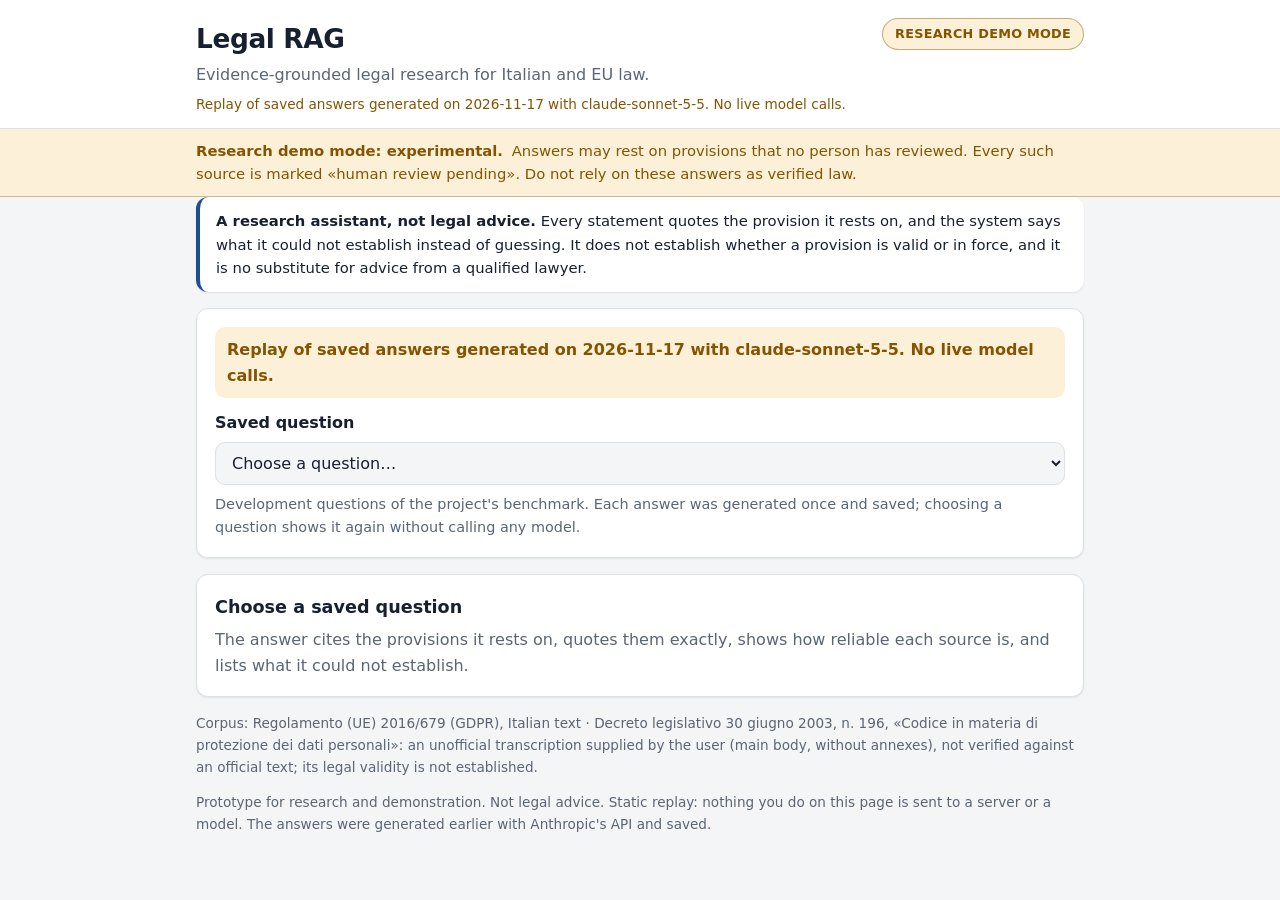
==== demo/replay/index.html @ 4312d3f4 "feat(demo): replay export of the final run, not deployed demo/replay/ is python -m src.web_replay on" ====
<!doctype html>
<html lang="en" data-replay="replay.json">
<head>
  <meta charset="utf-8">
  <meta http-equiv="Content-Security-Policy" content="default-src 'self'; base-uri 'none'; form-action 'none'; object-src 'none'">
  <meta name="viewport" content="width=device-width, initial-scale=1">
  <title>Legal RAG</title>
  <meta name="description" content="Evidence-grounded legal research for Italian and EU law.">
  <link rel="stylesheet" href="app.css">
  <script src="app.js" defer></script>
</head>
<body>
  <header class="site-header">
    <div class="wrap header-row">
      <div>
        <h1 class="brand">Legal RAG</h1>
        <p class="tagline">Evidence-grounded legal research for Italian and EU law.</p>
      </div>
      <span id="mode-pill" class="mode-pill verified" aria-live="polite">Verified mode</span>
    </div>
    <div class="wrap">
      <p id="status" class="status" aria-live="polite">Loading the saved answers…</p>
    </div>
  </header>

  <div id="research-warning" class="research-warning" role="alert" hidden>
    <div class="wrap">
      <strong>Research demo mode: experimental.</strong>
      Answers may rest on provisions that no person has reviewed. Every such source is marked
      «human review pending». Do not rely on these answers as verified law.
    </div>
  </div>

  <main class="wrap">
    <aside class="notice" role="note">
      <strong>A research assistant, not legal advice.</strong>
      Every statement quotes the provision it rests on, and the system says what it could not
      establish instead of guessing. It does not establish whether a provision is valid or in
      force, and it is no substitute for advice from a qualified lawyer.
    </aside>

    <form id="ask-form" class="card ask-card" novalidate>
      <fieldset class="modes">
        <legend class="label">Mode</legend>
        <label class="mode-option">
          <input type="radio" name="mode" value="verified" checked>
          <span><strong>Verified</strong>
            <small>Only provisions that have passed human review can be cited.</small></span>
        </label>
        <label class="mode-option research">
          <input type="radio" name="mode" value="research">
          <span><strong>Research demo</strong>
            <small>Also provisions pending human review, each marked. Experimental.</small></span>
        </label>
      </fieldset>
      <label id="ack-row" class="ack" hidden>
        <input type="checkbox" id="ack">
        <span>I understand that research answers may rest on unreviewed sources and are not
          verified.</span>
      </label>

      <label for="question" class="label">Your question</label>
      <textarea id="question" name="question" rows="5" maxlength="2000" required
        placeholder="Ask in Italian or English, e.g.: Entro quanto tempo il titolare deve notificare una violazione dei dati personali all'autorità di controllo?"></textarea>
      <div class="form-row">
        <span id="counter" class="muted">0 / 2000</span>
        <span class="muted">Enter to ask · Shift+Enter for a new line</span>
      </div>
      <div class="examples">
        <span class="muted">Try:</span>
        <button type="button" class="chip example">When is a personal data breach required to be notified to the Italian Data Protection Authority?</button>
        <button type="button" class="chip example">Che cos'è una violazione dei dati personali?</button>
        <button type="button" class="chip example">Quando il titolare deve comunicare una violazione dei dati personali agli interessati?</button>
        <button type="button" class="chip example">Quale autorità di controllo è competente in Italia?</button>
      </div>
      <div class="actions">
        <button type="submit" id="ask" class="button primary">Ask</button>
        <button type="button" id="reset" class="button secondary" hidden>New question</button>
      </div>
    </form>

    <section id="state" aria-live="polite"></section>

    <section id="empty" class="card empty">
      <h2>Ask a question about the GDPR or the Italian Privacy Code</h2>
      <p class="muted">The answer cites the provisions it rests on, quotes them exactly, shows
        how reliable each source is, and lists what it could not establish. When the evidence is
        not enough, the system abstains and says why.</p>
    </section>

    <section id="result" hidden></section>
  </main>

  <footer class="wrap site-footer">
    <p id="corpus" class="muted"></p>
    <p class="muted">Prototype for research and demonstration. Not legal advice. Static replay: nothing you do on this page is sent to a server or a model. The answers were generated earlier with Anthropic's API and saved.</p>
  </footer>
</body>
</html>
---- demo/replay/app.css ----
:root {
  --bg: #f4f5f7;
  --surface: #ffffff;
  --text: #172030;
  --muted: #5a6575;
  --border: #dce1e7;
  --accent: #1d4f91;
  --accent-soft: #e8eef7;
  --accent-text: #ffffff;
  --ok: #1b6e48;
  --ok-bg: #e6f4ec;
  --warn: #855400;
  --warn-bg: #fcf1d8;
  --stop: #9f3127;
  --stop-bg: #fbe8e5;
  --quote-bg: #f2f4f8;
  --radius: 12px;
  --shadow: 0 1px 2px rgba(16, 24, 40, 0.05), 0 1px 3px rgba(16, 24, 40, 0.04);
  color-scheme: light;
}

@media (prefers-color-scheme: dark) {
  :root {
    --bg: #11151b;
    --surface: #181e27;
    --text: #e3e7ed;
    --muted: #98a3b2;
    --border: #2a3340;
    --accent: #79aef0;
    --accent-soft: #1d2a3b;
    --accent-text: #0c1016;
    --ok: #74d3a5;
    --ok-bg: #15302a;
    --warn: #efc36d;
    --warn-bg: #372d16;
    --stop: #f09a90;
    --stop-bg: #3a1e1b;
    --quote-bg: #202834;
    --shadow: none;
    color-scheme: dark;
  }
}

* { box-sizing: border-box; }

body {
  margin: 0;
  background: var(--bg);
  color: var(--text);
  font: 16px/1.6 system-ui, -apple-system, "Segoe UI", Roboto, "Helvetica Neue", Arial, sans-serif;
}

.wrap { max-width: 920px; margin: 0 auto; padding: 0 16px; }

/* Header */
.site-header { background: var(--surface); border-bottom: 1px solid var(--border); padding: 18px 0 12px; }
.header-row { display: flex; justify-content: space-between; align-items: flex-start; gap: 12px; flex-wrap: wrap; }
.brand { margin: 0; font-size: 1.65rem; letter-spacing: -0.015em; }
.tagline { margin: 2px 0 6px; color: var(--muted); }
.status { margin: 0; font-size: 0.85rem; color: var(--muted); }
.status.warn { color: var(--warn); }
.status.stop { color: var(--stop); }
.mode-pill {
  font-size: 0.8rem; font-weight: 700; letter-spacing: 0.02em; text-transform: uppercase;
  border-radius: 999px; padding: 5px 12px; border: 1px solid transparent; white-space: nowrap;
}
.mode-pill.verified { background: var(--ok-bg); color: var(--ok); border-color: color-mix(in srgb, var(--ok) 35%, transparent); }
.mode-pill.research { background: var(--warn-bg); color: var(--warn); border-color: color-mix(in srgb, var(--warn) 45%, transparent); }
.research-warning { background: var(--warn-bg); color: var(--warn); border-bottom: 1px solid color-mix(in srgb, var(--warn) 35%, transparent); padding: 10px 0; font-size: 0.925rem; }
.research-warning strong { margin-right: 4px; }

main { padding-top: 20px; padding-bottom: 32px; }

.notice {
  border-left: 4px solid var(--accent);
  background: var(--surface);
  padding: 12px 16px;
  border-radius: var(--radius);
  margin-bottom: 16px;
  font-size: 0.925rem;
  box-shadow: var(--shadow);
}

.card {
  background: var(--surface);
  border: 1px solid var(--border);
  border-radius: var(--radius);
  padding: 18px;
  margin-bottom: 16px;
  box-shadow: var(--shadow);
}
.card > h2, .card > h3 { margin-top: 0; }
.empty h2 { font-size: 1.1rem; margin-bottom: 6px; }
.empty p { margin: 0; }

.label { display: block; font-weight: 650; margin-bottom: 6px; }

/* Mode selector */
.modes { border: 0; padding: 0; margin: 0 0 12px; display: grid; grid-template-columns: 1fr 1fr; gap: 8px; }
.modes legend { padding: 0; margin-bottom: 6px; }
.mode-option {
  display: flex; gap: 10px; align-items: flex-start;
  border: 1px solid var(--border); border-radius: 10px; padding: 10px 12px; cursor: pointer;
  background: var(--bg);
}
.mode-option small { display: block; color: var(--muted); font-size: 0.82rem; line-height: 1.4; }
.mode-option input { margin-top: 4px; accent-color: var(--accent); }
.mode-option:has(input:checked) { border-color: var(--accent); background: var(--accent-soft); }
.mode-option.research:has(input:checked) { border-color: var(--warn); background: var(--warn-bg); }
.ack {
  display: flex; gap: 10px; align-items: flex-start; margin: -2px 0 14px; padding: 10px 12px;
  border-radius: 10px; background: var(--warn-bg); color: var(--warn); font-size: 0.9rem;
}
.ack input { margin-top: 4px; accent-color: var(--warn); }

textarea {
  width: 100%;
  min-height: 120px;
  resize: vertical;
  font: inherit;
  font-size: 1.02rem;
  color: inherit;
  background: var(--bg);
  border: 1px solid var(--border);
  border-radius: 10px;
  padding: 12px 14px;
}
/* Replay of saved answers (src/web_replay.py) */
.replay-label { margin: 0 0 12px; padding: 10px 12px; border-radius: 10px; background: var(--warn-bg); color: var(--warn); font-weight: 600; }
.replay-select {
  width: 100%;
  max-width: 100%;
  font: inherit;
  color: inherit;
  background: var(--bg);
  border: 1px solid var(--border);
  border-radius: 10px;
  padding: 10px 12px;
  margin-bottom: 8px;
}
.replay-card p.muted { margin: 0; font-size: 0.9rem; }

textarea:focus-visible, button:focus-visible, a:focus-visible, summary:focus-visible, input:focus-visible, select:focus-visible {
  outline: 3px solid color-mix(in srgb, var(--accent) 45%, transparent);
  outline-offset: 2px;
}

.form-row { display: flex; justify-content: space-between; gap: 8px; flex-wrap: wrap; margin: 6px 0 10px; font-size: 0.85rem; }
.muted { color: var(--muted); }

.examples { display: flex; flex-wrap: wrap; gap: 6px; align-items: center; margin-bottom: 14px; font-size: 0.85rem; }
.chip {
  font: inherit; font-size: 0.85rem; text-align: left;
  border: 1px solid var(--border); background: var(--bg); color: var(--text);
  border-radius: 999px; padding: 4px 11px; cursor: pointer;
}
.chip:hover { border-color: var(--accent); }

.actions { display: flex; gap: 8px; flex-wrap: wrap; }
.button { font: inherit; font-weight: 650; border-radius: 9px; padding: 10px 20px; cursor: pointer; border: 1px solid transparent; }
.button.primary { background: var(--accent); color: var(--accent-text); }
.button.secondary { background: transparent; color: var(--accent); border-color: var(--border); }
.button:disabled { opacity: 0.5; cursor: not-allowed; }

/* States */
.loading { display: flex; align-items: center; gap: 12px; }
.spinner {
  width: 20px; height: 20px; flex: none;
  border: 3px solid var(--border); border-top-color: var(--accent); border-radius: 50%;
  animation: spin 0.9s linear infinite;
}
@keyframes spin { to { transform: rotate(360deg); } }
@media (prefers-reduced-motion: reduce) { .spinner { animation: none; } }

.banner { border-radius: var(--radius); padding: 14px 18px; margin-bottom: 16px; border: 1px solid transparent; }
.banner h2 { margin: 0 0 2px; font-size: 1.2rem; display: flex; gap: 10px; align-items: center; flex-wrap: wrap; }
.banner p { margin: 6px 0 0; }
.banner.ok { background: var(--ok-bg); color: var(--ok); border-color: color-mix(in srgb, var(--ok) 30%, transparent); }
.banner.warn { background: var(--warn-bg); color: var(--warn); border-color: color-mix(in srgb, var(--warn) 30%, transparent); }
.banner.stop { background: var(--stop-bg); color: var(--stop); border-color: color-mix(in srgb, var(--stop) 30%, transparent); }
.banner .detail { color: var(--text); }

h3 { font-size: 1.02rem; margin: 0 0 12px; }

/* Answer */
.card p.summary { margin: 0 0 14px; font-size: 1.06rem; font-weight: 550; }
.answer p.statement { margin: 0 0 12px; font-size: 1.04rem; }
.answer p.statement:last-child { margin-bottom: 0; }
.kind-tag { font-size: 0.72rem; font-weight: 700; text-transform: uppercase; letter-spacing: 0.04em; color: var(--muted); margin-right: 6px; }
.cite {
  display: inline-flex; gap: 4px; align-items: center; margin-left: 4px;
  font-size: 0.78rem; font-weight: 700; text-decoration: none; color: var(--accent);
  background: var(--accent-soft); border-radius: 6px; padding: 0 6px; white-space: nowrap;
}
.cite.unreviewed { color: var(--warn); background: var(--warn-bg); }
.cite:hover { text-decoration: underline; }

.claim { border-top: 1px solid var(--border); padding: 12px 0; }
.claim:first-of-type { border-top: 0; padding-top: 0; }
.claim-text { margin: 0 0 8px; font-weight: 550; }
.meta { display: flex; flex-wrap: wrap; gap: 6px; font-size: 0.78rem; margin-bottom: 8px; }
.badge { border-radius: 999px; padding: 2px 9px; border: 1px solid var(--border); color: var(--muted); white-space: nowrap; }
.badge.ok { color: var(--ok); border-color: color-mix(in srgb, var(--ok) 40%, transparent); background: var(--ok-bg); }
.badge.warn { color: var(--warn); border-color: color-mix(in srgb, var(--warn) 40%, transparent); background: var(--warn-bg); }
.badge.stop { color: var(--stop); border-color: color-mix(in srgb, var(--stop) 40%, transparent); background: var(--stop-bg); }

blockquote {
  margin: 6px 0; padding: 8px 12px; background: var(--quote-bg);
  border-left: 3px solid var(--accent); border-radius: 6px; font-size: 0.94rem;
}
blockquote.unreviewed { border-left-color: var(--warn); }

ul.plain { margin: 0; padding-left: 18px; }
ul.plain li { margin: 5px 0; }
.caveat-research { color: var(--warn); font-weight: 600; }

/* Sources */
.source { border-top: 1px solid var(--border); padding: 14px 0; scroll-margin-top: 16px; }
.source:first-of-type { border-top: 0; padding-top: 0; }
.source.unreviewed { border-left: 3px solid var(--warn); padding-left: 12px; }
.source:target { background: color-mix(in srgb, var(--accent) 7%, transparent); }
.source-title { margin: 0 0 4px; font-weight: 650; }
.kv { display: grid; grid-template-columns: max-content 1fr; gap: 3px 14px; font-size: 0.86rem; margin: 8px 0; }
.kv dt { color: var(--muted); }
.kv dd { margin: 0; overflow-wrap: anywhere; }
code, .mono { font-family: ui-monospace, SFMono-Regular, Menlo, Consolas, monospace; font-size: 0.8rem; }
.statements { font-size: 0.86rem; }

details { margin-top: 8px; }
summary { cursor: pointer; color: var(--accent); font-size: 0.92rem; font-weight: 550; }
details[open] > summary { margin-bottom: 8px; }
pre.source-text {
  white-space: pre-wrap; overflow-wrap: anywhere; background: var(--quote-bg);
  border-radius: 6px; padding: 10px 12px; max-height: 420px; overflow: auto;
  font: 0.88rem/1.55 system-ui, -apple-system, "Segoe UI", Roboto, sans-serif;
}

/* Transparency */
.table-wrap { overflow-x: auto; margin: 6px 0 12px; }
table { border-collapse: collapse; width: 100%; font-size: 0.84rem; }
th, td { text-align: left; padding: 6px 8px; border-bottom: 1px solid var(--border); vertical-align: top; }
th { color: var(--muted); font-weight: 600; white-space: nowrap; }
.subhead { font-size: 0.9rem; font-weight: 650; margin: 14px 0 6px; }

.site-footer { padding-bottom: 32px; font-size: 0.85rem; }

@media (max-width: 600px) {
  .brand { font-size: 1.4rem; }
  .modes { grid-template-columns: 1fr; }
  .kv { grid-template-columns: 1fr; }
  .kv dt { margin-top: 4px; }
  .button { flex: 1 1 auto; }
  .card { padding: 14px; }
}
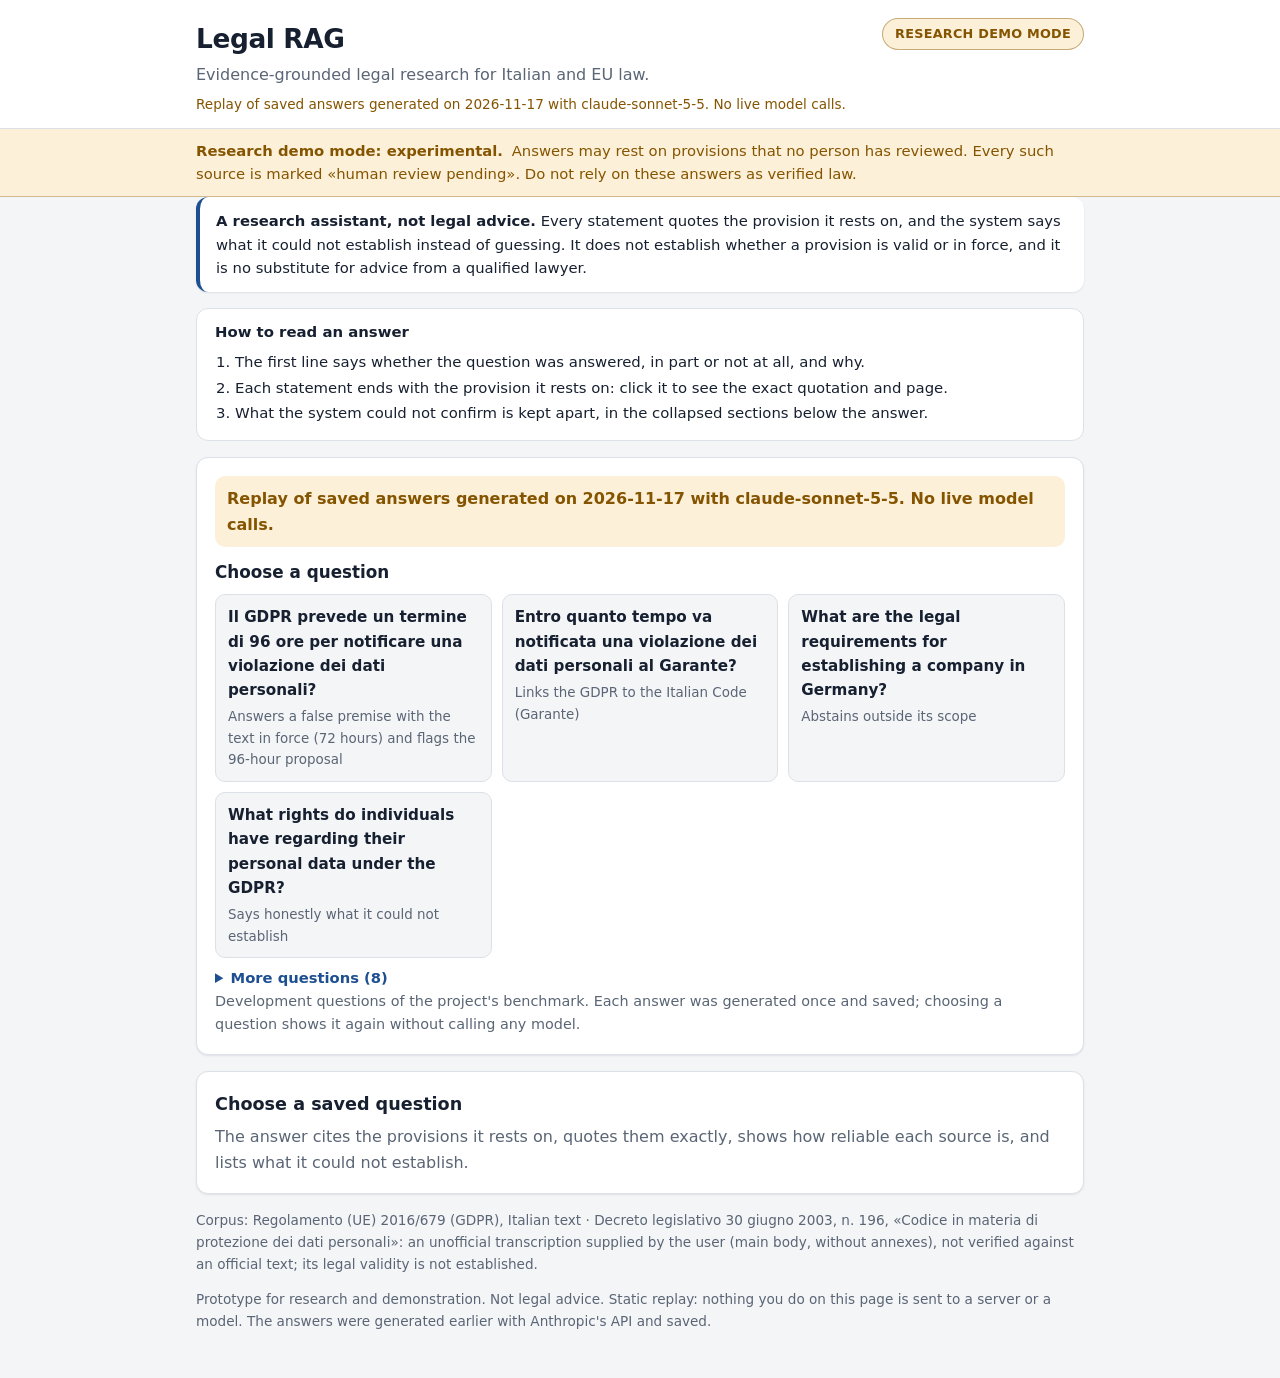
==== commit e51377b7: "feat(demo): simple view for a non-specialist reader The page (live and replay) now shows, on top, th" ====
--- a/demo/replay/index.html
+++ b/demo/replay/index.html
@@ -37,6 +37,15 @@
       Every statement quotes the provision it rests on, and the system says what it could not
       establish instead of guessing. It does not establish whether a provision is valid or in
       force, and it is no substitute for advice from a qualified lawyer.
+    </aside>
+
+    <aside class="howto" role="note">
+      <strong>How to read an answer</strong>
+      <ol>
+        <li>The first line says whether the question was answered, in part or not at all, and why.</li>
+        <li>Each statement ends with the provision it rests on: click it to see the exact quotation and page.</li>
+        <li>What the system could not confirm is kept apart, in the collapsed sections below the answer.</li>
+      </ol>
     </aside>
 
     <form id="ask-form" class="card ask-card" novalidate>
--- a/demo/replay/app.css
+++ b/demo/replay/app.css
@@ -227,6 +227,45 @@
 .statements { font-size: 0.86rem; }
 
 details { margin-top: 8px; }
+
+/* The simple view */
+.howto { background: var(--surface); border: 1px solid var(--border); border-radius: var(--radius); padding: 12px 18px; margin-bottom: 16px; font-size: 0.93rem; }
+.howto ol { margin: 6px 0 0; padding-left: 20px; }
+.howto li { margin: 2px 0; }
+.banner p.question { margin: 0 0 6px; color: var(--text); font-size: 1.02rem; font-weight: 550; }
+.notices { list-style: none; margin: -6px 0 16px; padding: 0; font-size: 0.88rem; color: var(--muted); }
+.notices li { padding: 2px 0 2px 14px; position: relative; }
+.notices li::before { content: "•"; position: absolute; left: 2px; }
+.notices li.caveat-research { color: var(--warn); }
+.answer .statement { margin: 0 0 12px; }
+.answer .statement > p { margin: 0; font-size: 1.04rem; line-height: 1.55; }
+.answer .statement:last-child { margin-bottom: 0; }
+.chip-cite {
+  font: inherit; font-size: 0.8rem; font-weight: 600; cursor: pointer; white-space: nowrap;
+  margin: 0 4px 0 0; padding: 1px 9px; border-radius: 999px; vertical-align: 1px;
+  color: var(--accent); background: var(--accent-soft); border: 1px solid color-mix(in srgb, var(--accent) 30%, transparent);
+}
+.chip-cite.unreviewed { color: var(--warn); background: var(--warn-bg); border-color: color-mix(in srgb, var(--warn) 35%, transparent); }
+.chip-cite[aria-expanded="true"] { box-shadow: inset 0 0 0 1px currentColor; }
+.pending-mark { font-size: 0.68rem; font-weight: 600; margin-left: 6px; opacity: 0.85; text-transform: lowercase; }
+.quote-panel { margin: 8px 0 4px; padding: 10px 12px; border-left: 3px solid var(--accent); background: var(--quote-bg); border-radius: 0 8px 8px 0; }
+.quote-panel blockquote { margin: 0 0 6px; font-style: italic; }
+.quote-panel p { margin: 0; font-size: 0.85rem; }
+.missing { margin-top: 14px; padding-top: 10px; border-top: 1px solid var(--border); }
+.card.fold { padding: 4px 18px; }
+.card.fold > details { margin: 0; }
+.card.fold > details > summary { padding: 10px 0; font-size: 0.98rem; }
+.fold-body { padding-bottom: 12px; }
+.picks { display: grid; grid-template-columns: repeat(auto-fit, minmax(240px, 1fr)); gap: 10px; margin: 8px 0; }
+.pick {
+  font: inherit; text-align: left; cursor: pointer; display: flex; flex-direction: column; gap: 4px;
+  padding: 10px 12px; border-radius: 10px; color: var(--text); background: var(--bg); border: 1px solid var(--border);
+}
+.pick:hover, .pick[aria-pressed="true"] { border-color: var(--accent); background: var(--accent-soft); }
+.pick-question { font-weight: 600; font-size: 0.95rem; }
+.pick-note { font-size: 0.84rem; color: var(--muted); }
+.picks-title { font-size: 1.05rem; margin: 4px 0 0; }
+.more-questions > summary { font-size: 0.92rem; }
 summary { cursor: pointer; color: var(--accent); font-size: 0.92rem; font-weight: 550; }
 details[open] > summary { margin-bottom: 8px; }
 pre.source-text {
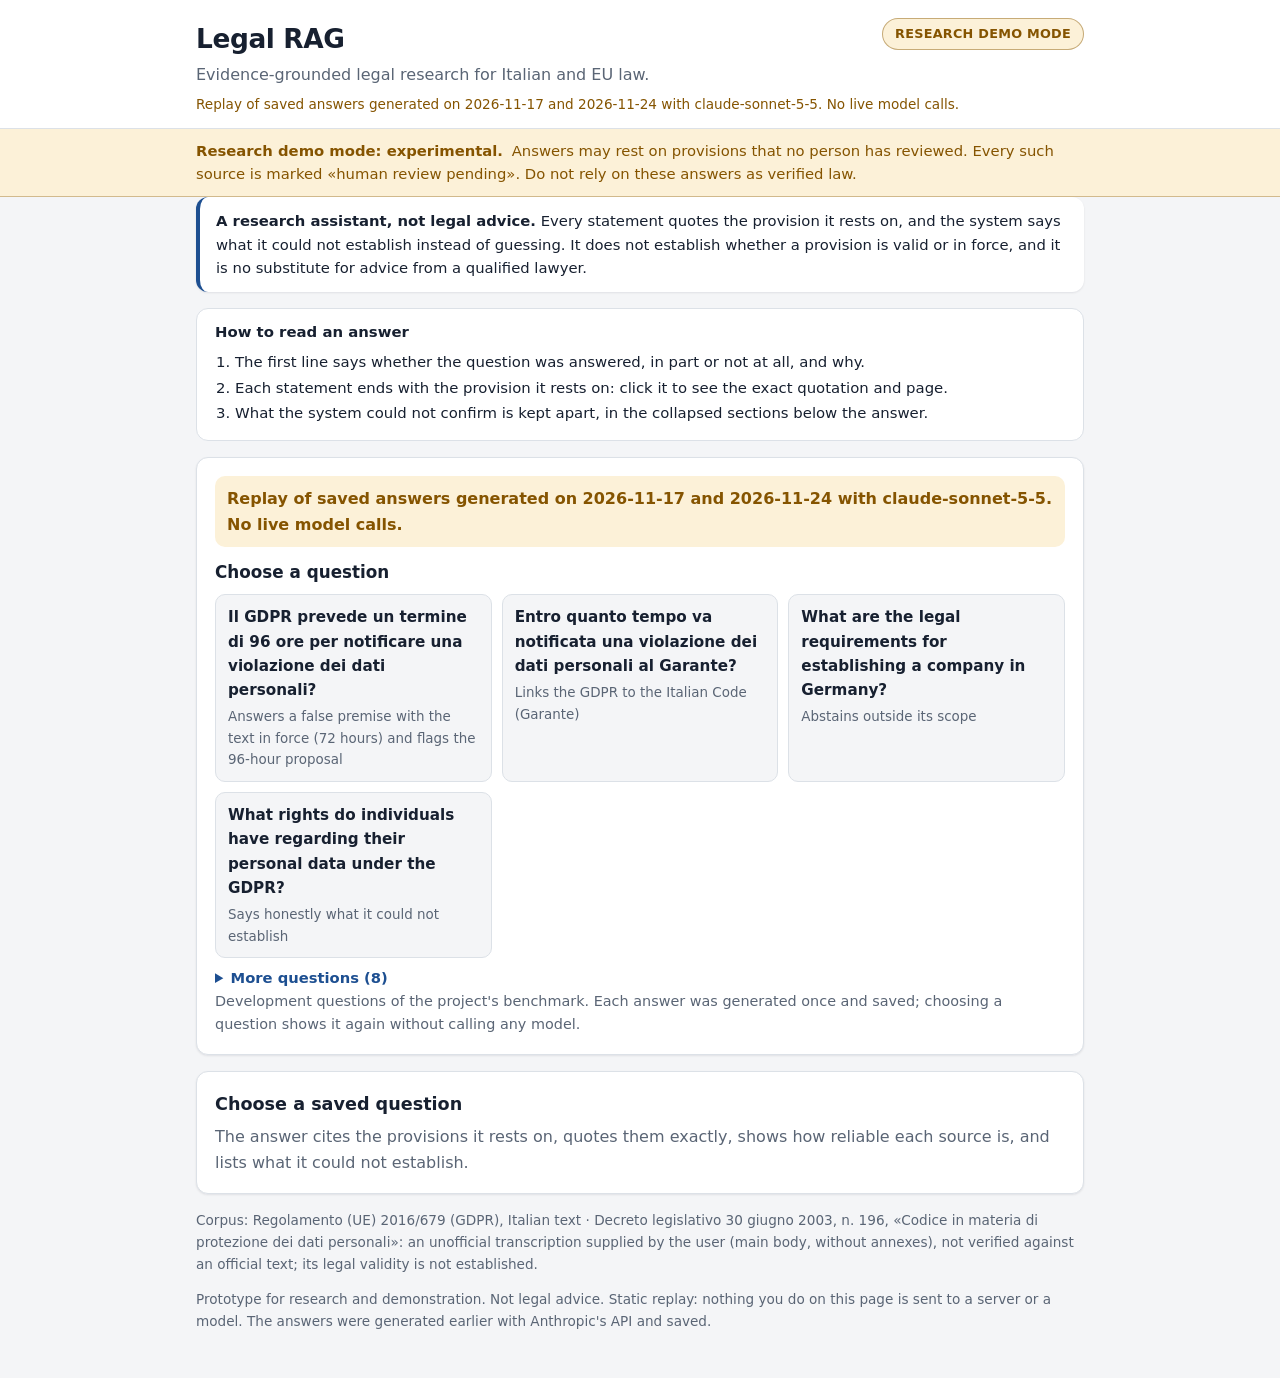
==== commit 20db2d22: "feat(demo): public live mode with per-visitor, global and spend limits python -m src.web_demo --publ" ====
--- a/demo/replay/index.html
+++ b/demo/replay/index.html
@@ -37,6 +37,15 @@
       Every statement quotes the provision it rests on, and the system says what it could not
       establish instead of guessing. It does not establish whether a provision is valid or in
       force, and it is no substitute for advice from a qualified lawyer.
+    </aside>
+
+    <aside id="public-notice" class="public-notice" role="note" hidden>
+      <strong>Your question is sent to Anthropic's API.</strong>
+      The question and the provisions retrieved for it are sent to Anthropic's API for analysis,
+      generation and verification. Do not include personal data: no names, contact details or
+      facts of a real case.
+      <span id="public-limits"></span>
+      <a id="public-replay" href="#" target="_blank" rel="noopener">Saved answers (replay, no model calls)</a>
     </aside>
 
     <aside class="howto" role="note">
@@ -102,7 +111,7 @@
 
   <footer class="wrap site-footer">
     <p id="corpus" class="muted"></p>
-    <p class="muted">Prototype for research and demonstration. Not legal advice. Static replay: nothing you do on this page is sent to a server or a model. The answers were generated earlier with Anthropic's API and saved.</p>
+    <p id="footer-note" class="muted">Prototype for research and demonstration. Not legal advice. Static replay: nothing you do on this page is sent to a server or a model. The answers were generated earlier with Anthropic's API and saved.</p>
   </footer>
 </body>
 </html>
--- a/demo/replay/app.css
+++ b/demo/replay/app.css
@@ -228,6 +228,11 @@
 
 details { margin-top: 8px; }
 
+/* The public live demo */
+.public-notice { background: var(--warn-bg); color: var(--text); border: 1px solid color-mix(in srgb, var(--warn) 35%, transparent); border-radius: var(--radius); padding: 12px 18px; margin-bottom: 16px; font-size: 0.93rem; }
+.public-notice strong { color: var(--warn); }
+.public-notice #public-limits { display: block; margin-top: 6px; color: var(--muted); }
+
 /* The simple view */
 .howto { background: var(--surface); border: 1px solid var(--border); border-radius: var(--radius); padding: 12px 18px; margin-bottom: 16px; font-size: 0.93rem; }
 .howto ol { margin: 6px 0 0; padding-left: 20px; }
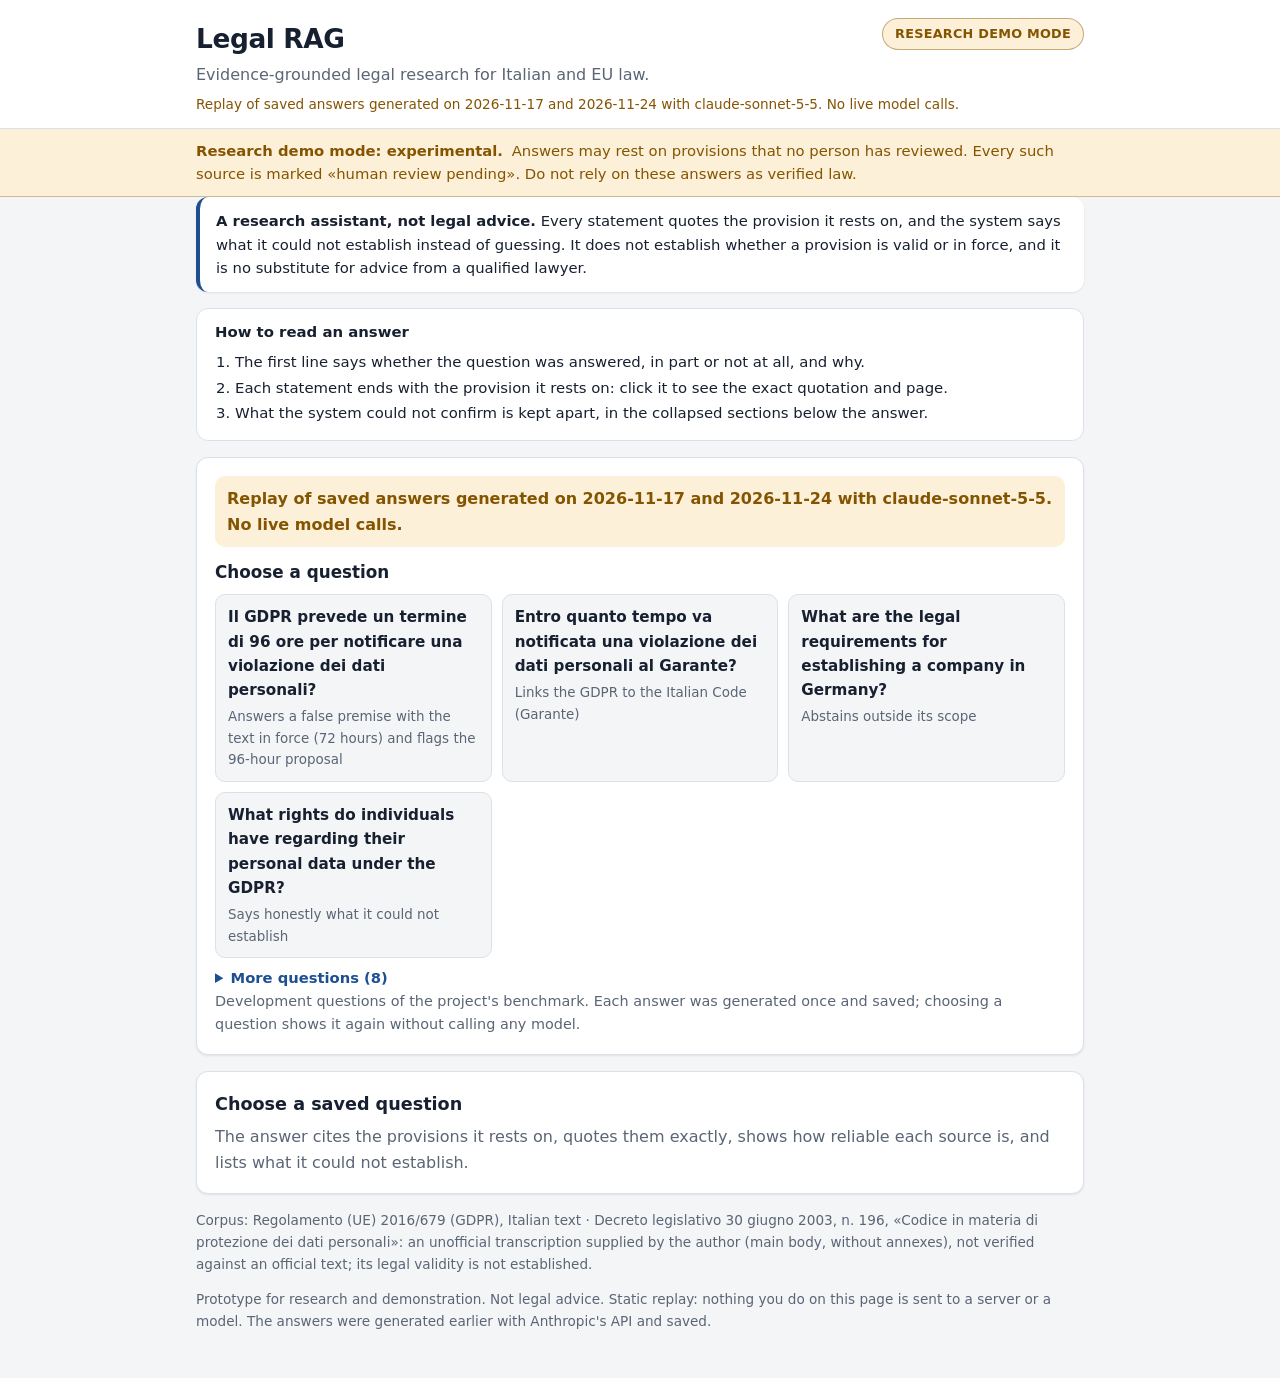
==== commit c81038c9: "docs(live): new page suggestion; TD-069 and TD-070 from live answers - The page's "Try:" suggestions" ====
--- a/demo/replay/index.html
+++ b/demo/replay/index.html
@@ -89,7 +89,7 @@
         <button type="button" class="chip example">When is a personal data breach required to be notified to the Italian Data Protection Authority?</button>
         <button type="button" class="chip example">Che cos'è una violazione dei dati personali?</button>
         <button type="button" class="chip example">Quando il titolare deve comunicare una violazione dei dati personali agli interessati?</button>
-        <button type="button" class="chip example">Quale autorità di controllo è competente in Italia?</button>
+        <button type="button" class="chip example">Qual è l'età minima per il consenso del minore ai servizi della società dell'informazione in Italia?</button>
       </div>
       <div class="actions">
         <button type="submit" id="ask" class="button primary">Ask</button>
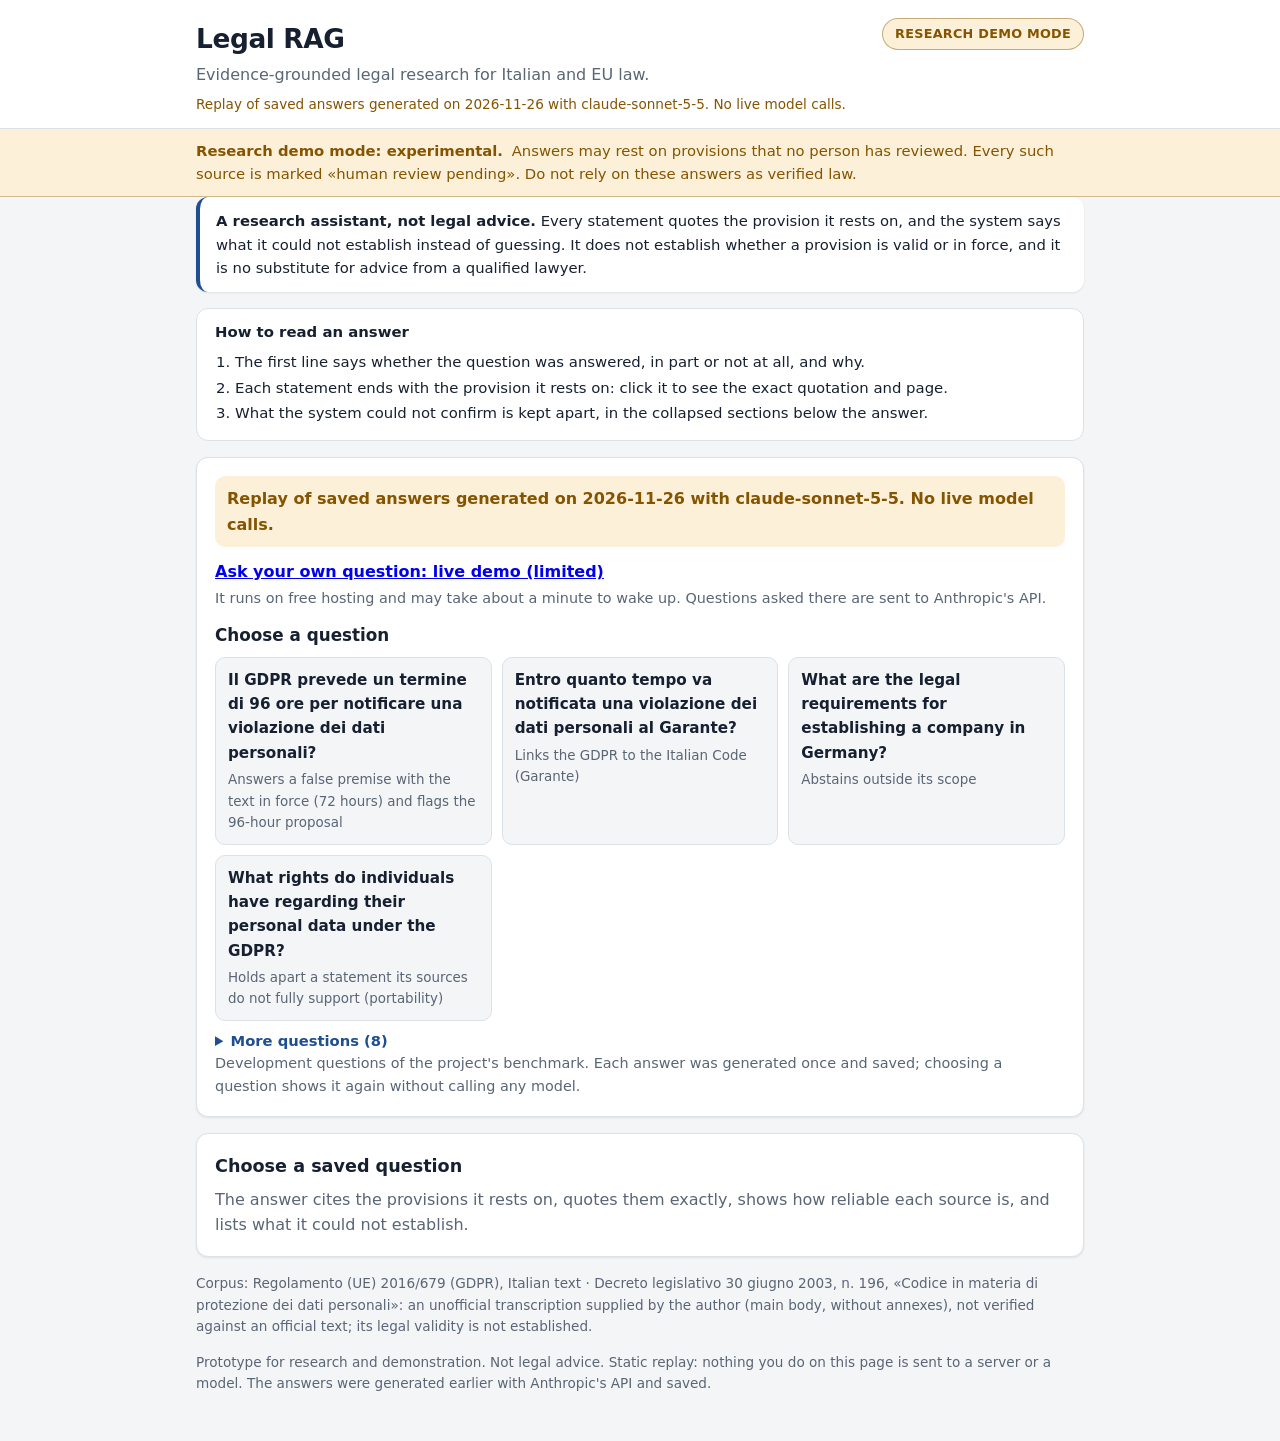
==== commit d4cc8735: "docs, a11y: README for a two-minute visitor; accessibility pass; CLI label README: - first screen: o" ====
--- a/demo/replay/index.html
+++ b/demo/replay/index.html
@@ -87,9 +87,9 @@
       <div class="examples">
         <span class="muted">Try:</span>
         <button type="button" class="chip example">When is a personal data breach required to be notified to the Italian Data Protection Authority?</button>
-        <button type="button" class="chip example">Che cos'è una violazione dei dati personali?</button>
-        <button type="button" class="chip example">Quando il titolare deve comunicare una violazione dei dati personali agli interessati?</button>
-        <button type="button" class="chip example">Qual è l'età minima per il consenso del minore ai servizi della società dell'informazione in Italia?</button>
+        <button type="button" class="chip example" lang="it">Che cos'è una violazione dei dati personali?</button>
+        <button type="button" class="chip example" lang="it">Quando il titolare deve comunicare una violazione dei dati personali agli interessati?</button>
+        <button type="button" class="chip example" lang="it">Qual è l'età minima per il consenso del minore ai servizi della società dell'informazione in Italia?</button>
       </div>
       <div class="actions">
         <button type="submit" id="ask" class="button primary">Ask</button>
@@ -98,6 +98,7 @@
     </form>
 
     <section id="state" aria-live="polite"></section>
+    <p id="announce" class="sr-only" aria-live="polite"></p>
 
     <section id="empty" class="card empty">
       <h2>Ask a question about the GDPR or the Italian Privacy Code</h2>
--- a/demo/replay/app.css
+++ b/demo/replay/app.css
@@ -139,9 +139,13 @@
   margin-bottom: 8px;
 }
 .replay-card p.muted { margin: 0; font-size: 0.9rem; }
+.sr-only { position: absolute; width: 1px; height: 1px; padding: 0; margin: -1px; overflow: hidden; clip: rect(0, 0, 0, 0); white-space: nowrap; border: 0; }
+.widened-note { display: block; margin-top: 4px; font-size: 0.88rem; font-style: normal; color: var(--muted); }
+.replay-live { margin: 0 0 12px; font-weight: 600; }
+.replay-live-note { display: block; margin-top: 2px; font-weight: 400; font-size: 0.9rem; color: var(--muted); }
 
 textarea:focus-visible, button:focus-visible, a:focus-visible, summary:focus-visible, input:focus-visible, select:focus-visible {
-  outline: 3px solid color-mix(in srgb, var(--accent) 45%, transparent);
+  outline: 3px solid var(--accent);  /* solid: at least 3:1 against the page (WCAG 1.4.11) */
   outline-offset: 2px;
 }
 
@@ -186,6 +190,12 @@
 .card p.summary { margin: 0 0 14px; font-size: 1.06rem; font-weight: 550; }
 .answer p.statement { margin: 0 0 12px; font-size: 1.04rem; }
 .answer p.statement:last-child { margin-bottom: 0; }
+.direct { margin: 0 0 14px; padding: 10px 12px; border-left: 3px solid var(--accent); background: var(--bg); border-radius: 6px; }
+.direct-label { margin: 0 0 4px; font-size: 0.82rem; color: var(--muted); }
+.direct-label strong { font-size: 0.95rem; color: var(--text); }
+.direct-text { margin: 0; font-size: 1.06rem; }
+.direct-none { margin: 0 0 14px; font-size: 0.93rem; color: var(--warn); }
+.basis-tag { color: var(--accent); }
 .kind-tag { font-size: 0.72rem; font-weight: 700; text-transform: uppercase; letter-spacing: 0.04em; color: var(--muted); margin-right: 6px; }
 .cite {
   display: inline-flex; gap: 4px; align-items: center; margin-left: 4px;
